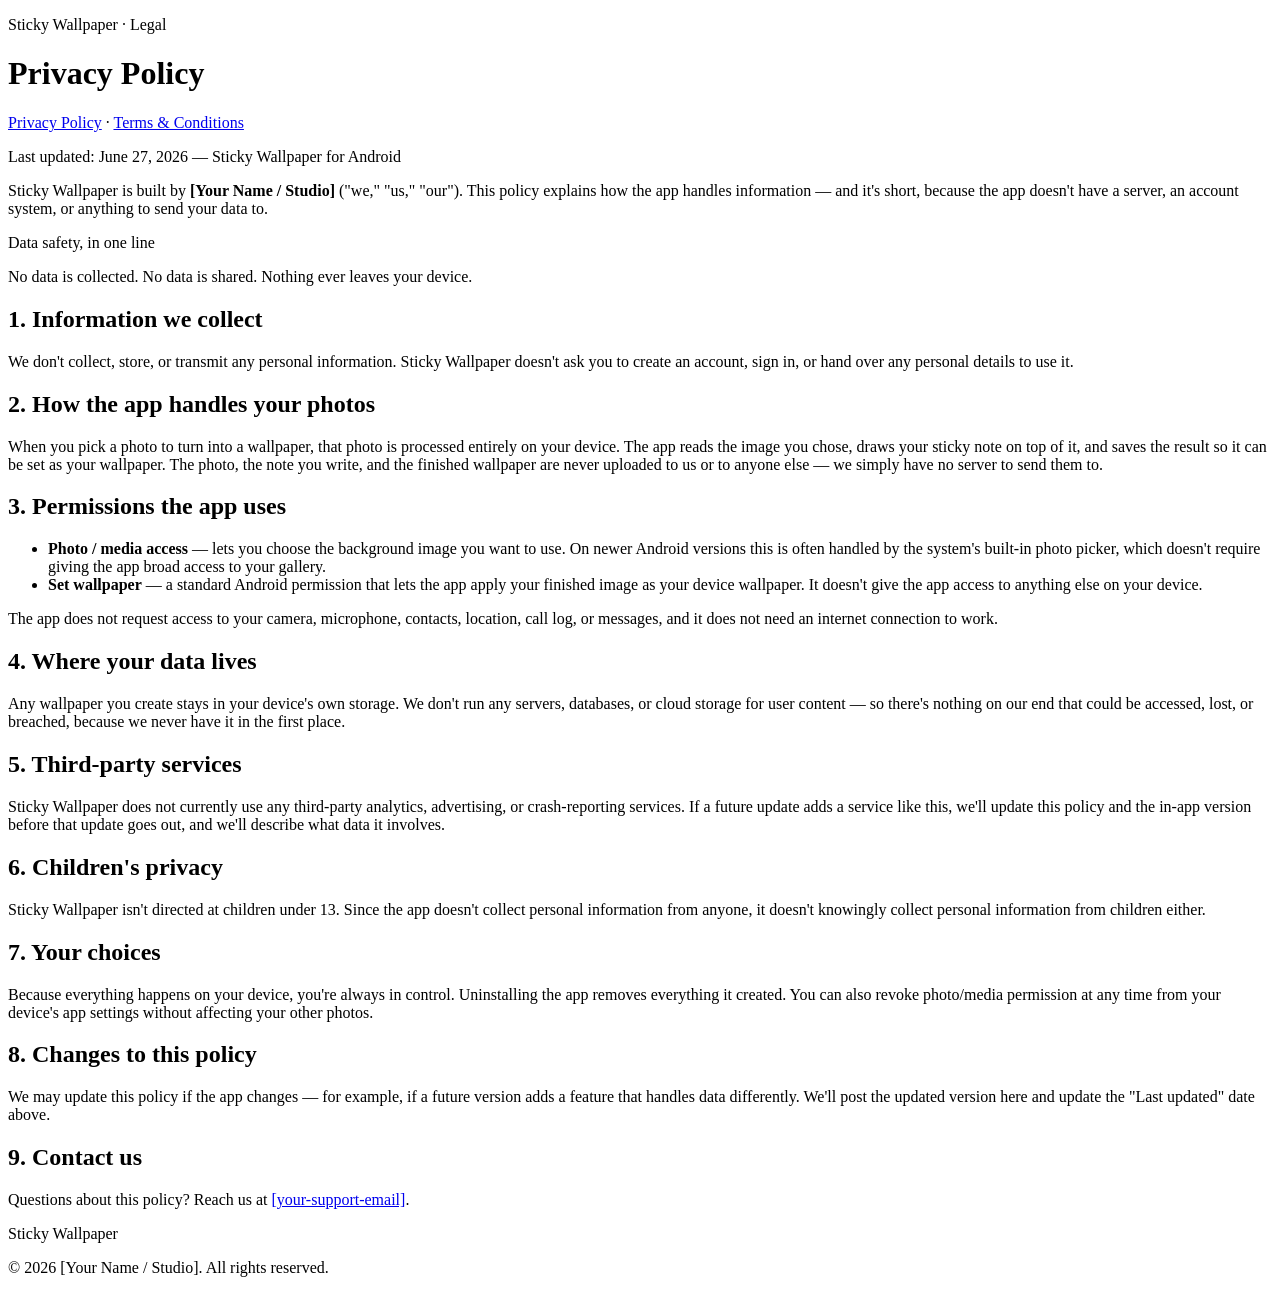
==== privacy-policy.html @ 063904cd "Create privacy-policy.html" ====
<!DOCTYPE html>
<html lang="en">
<head>
<meta charset="UTF-8">
<meta name="viewport" content="width=device-width, initial-scale=1.0">
<title>Privacy Policy — Sticky Wallpaper</title>
<meta name="description" content="Privacy Policy for the Sticky Wallpaper Android app.">
<link rel="preconnect" href="https://fonts.googleapis.com">
<link rel="preconnect" href="https://fonts.gstatic.com" crossorigin>
<link href="https://fonts.googleapis.com/css2?family=Fraunces:opsz,wght@9..144,600&amp;family=Inter:wght@400;500;600&amp;family=IBM+Plex+Mono:wght@400;500&amp;display=swap" rel="stylesheet">
<link rel="stylesheet" href="style.css">
</head>
<body>
<!--
  TODO before publishing — replace these placeholders:
  - [Your Name / Studio]      → who legally publishes this app
  - [your-support-email]      → a real inbox you check
  - Confirm the "Last updated" date if you edit this file later
-->
<div class="page">

  <header class="page-head">
    <p class="eyebrow">Sticky Wallpaper · Legal</p>
    <div class="note note--yellow">
      <h1>Privacy Policy</h1>
    </div>
    <nav class="tabs" aria-label="Legal pages">
      <a href="privacy-policy.html" class="tabs__link is-active">Privacy Policy</a>
      <span class="tabs__sep">·</span>
      <a href="terms.html" class="tabs__link">Terms &amp; Conditions</a>
    </nav>
    <p class="meta">Last updated: June 27, 2026 — Sticky Wallpaper for Android</p>
  </header>

  <main class="doc">

    <p class="lede">Sticky Wallpaper is built by <strong>[Your Name / Studio]</strong> ("we," "us," "our"). This policy explains how the app handles information — and it's short, because the app doesn't have a server, an account system, or anything to send your data to.</p>

    <div class="callout">
      <p class="callout__label">Data safety, in one line</p>
      <p>No data is collected. No data is shared. Nothing ever leaves your device.</p>
    </div>

    <section>
      <h2>1. Information we collect</h2>
      <p>We don't collect, store, or transmit any personal information. Sticky Wallpaper doesn't ask you to create an account, sign in, or hand over any personal details to use it.</p>
    </section>

    <section>
      <h2>2. How the app handles your photos</h2>
      <p>When you pick a photo to turn into a wallpaper, that photo is processed entirely on your device. The app reads the image you chose, draws your sticky note on top of it, and saves the result so it can be set as your wallpaper. The photo, the note you write, and the finished wallpaper are never uploaded to us or to anyone else — we simply have no server to send them to.</p>
    </section>

    <section>
      <h2>3. Permissions the app uses</h2>
      <ul>
        <li><strong>Photo / media access</strong> — lets you choose the background image you want to use. On newer Android versions this is often handled by the system's built-in photo picker, which doesn't require giving the app broad access to your gallery.</li>
        <li><strong>Set wallpaper</strong> — a standard Android permission that lets the app apply your finished image as your device wallpaper. It doesn't give the app access to anything else on your device.</li>
      </ul>
      <p>The app does not request access to your camera, microphone, contacts, location, call log, or messages, and it does not need an internet connection to work.</p>
    </section>

    <section>
      <h2>4. Where your data lives</h2>
      <p>Any wallpaper you create stays in your device's own storage. We don't run any servers, databases, or cloud storage for user content — so there's nothing on our end that could be accessed, lost, or breached, because we never have it in the first place.</p>
    </section>

    <section>
      <h2>5. Third-party services</h2>
      <p>Sticky Wallpaper does not currently use any third-party analytics, advertising, or crash-reporting services. If a future update adds a service like this, we'll update this policy and the in-app version before that update goes out, and we'll describe what data it involves.</p>
    </section>

    <section>
      <h2>6. Children's privacy</h2>
      <p>Sticky Wallpaper isn't directed at children under 13. Since the app doesn't collect personal information from anyone, it doesn't knowingly collect personal information from children either.</p>
    </section>

    <section>
      <h2>7. Your choices</h2>
      <p>Because everything happens on your device, you're always in control. Uninstalling the app removes everything it created. You can also revoke photo/media permission at any time from your device's app settings without affecting your other photos.</p>
    </section>

    <section>
      <h2>8. Changes to this policy</h2>
      <p>We may update this policy if the app changes — for example, if a future version adds a feature that handles data differently. We'll post the updated version here and update the "Last updated" date above.</p>
    </section>

    <section>
      <h2>9. Contact us</h2>
      <p>Questions about this policy? Reach us at <a href="mailto:[your-support-email]">[your-support-email]</a>.</p>
    </section>

  </main>

  <footer class="page-foot">
    <p>Sticky Wallpaper</p>
    <p class="fineprint">© 2026 [Your Name / Studio]. All rights reserved.</p>
  </footer>

</div>
</body>
</html>
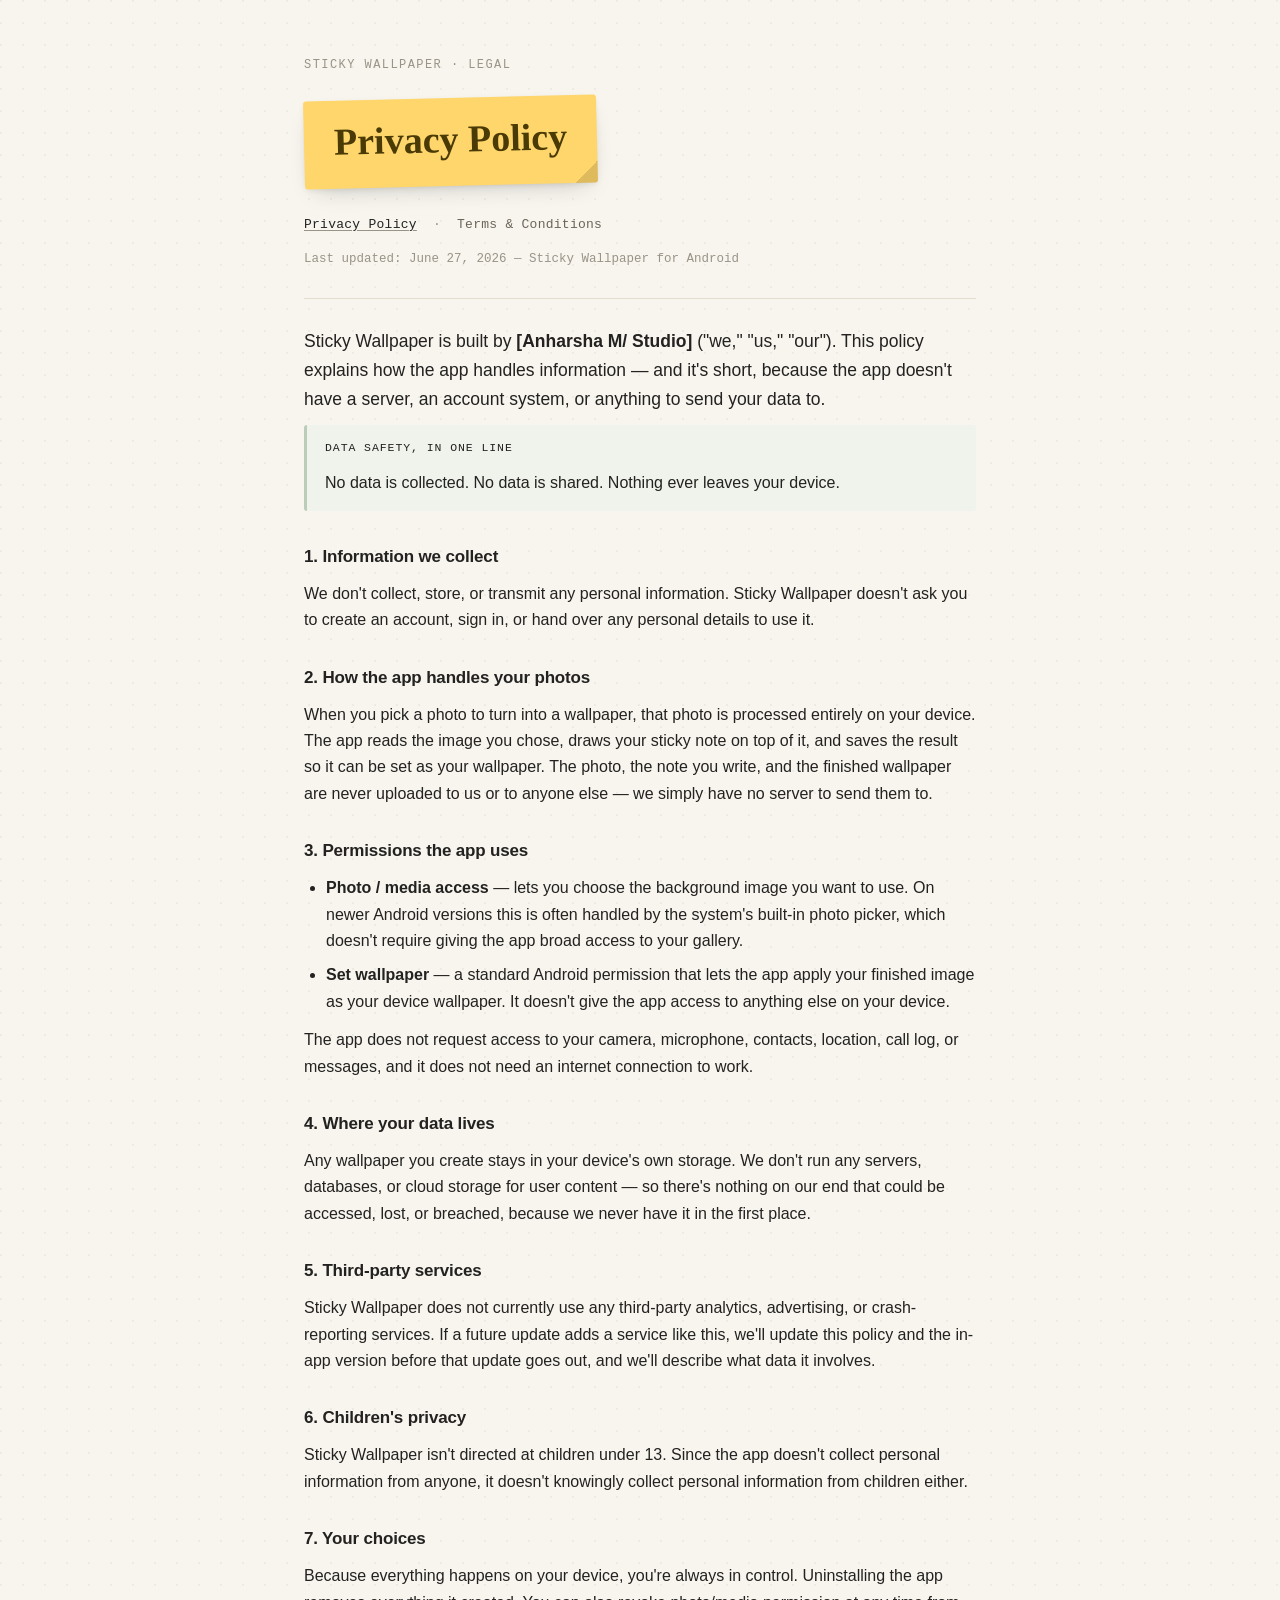
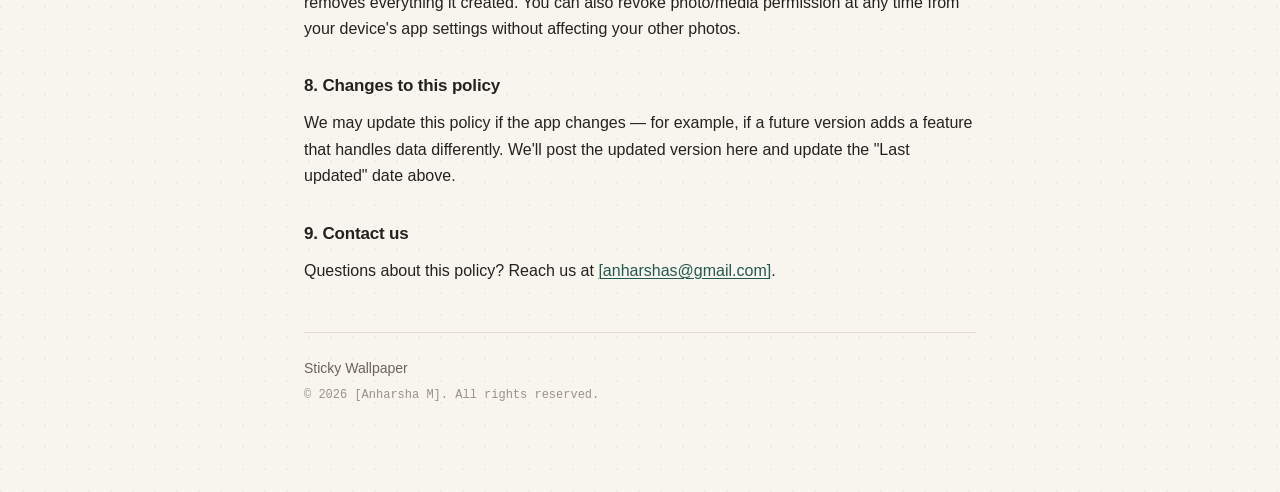
==== commit c8d7c511: "Update privacy-policy.html" ====
--- a/privacy-policy.html
+++ b/privacy-policy.html
@@ -34,7 +34,7 @@
 
   <main class="doc">
 
-    <p class="lede">Sticky Wallpaper is built by <strong>[Your Name / Studio]</strong> ("we," "us," "our"). This policy explains how the app handles information — and it's short, because the app doesn't have a server, an account system, or anything to send your data to.</p>
+    <p class="lede">Sticky Wallpaper is built by <strong>[Anharsha M/ Studio]</strong> ("we," "us," "our"). This policy explains how the app handles information — and it's short, because the app doesn't have a server, an account system, or anything to send your data to.</p>
 
     <div class="callout">
       <p class="callout__label">Data safety, in one line</p>
@@ -87,14 +87,14 @@
 
     <section>
       <h2>9. Contact us</h2>
-      <p>Questions about this policy? Reach us at <a href="mailto:[your-support-email]">[your-support-email]</a>.</p>
+      <p>Questions about this policy? Reach us at <a href="mailto:[anharshas@gmail.com]">[anharshas@gmail.com]</a>.</p>
     </section>
 
   </main>
 
   <footer class="page-foot">
     <p>Sticky Wallpaper</p>
-    <p class="fineprint">© 2026 [Your Name / Studio]. All rights reserved.</p>
+    <p class="fineprint">© 2026 [Anharsha M]. All rights reserved.</p>
   </footer>
 
 </div>
--- a/style.css
+++ b/style.css
@@ -0,0 +1,231 @@
+/* Sticky Wallpaper — legal pages
+   Theme: a torn page off a notepad. One signature element (the sticky-note
+   title card) carries the personality; everything else stays quiet and
+   easy to read, because these are pages people need to actually trust. */
+
+:root{
+  --paper: #F7F5EE;
+  --paper-edge: #EFEBDD;
+  --ink: #232220;
+  --ink-soft: #6b6459;
+  --ink-faint: #9a9387;
+  --line: #E3DECF;
+
+  --yellow: #FFD66B;
+  --yellow-ink: #4a3a06;
+  --coral: #FF9472;
+  --coral-ink: #4a1f0c;
+
+  --link: #245950;
+  --link-hover: #16382f;
+
+  --callout-bg: #EFF3EC;
+  --callout-line: #B9CDB8;
+
+  --radius: 3px;
+  --shadow: 0 10px 24px -12px rgba(35,34,32,0.28), 0 2px 6px -2px rgba(35,34,32,0.12);
+
+  --serif: "Fraunces", Georgia, serif;
+  --sans: "Inter", -apple-system, BlinkMacSystemFont, "Segoe UI", sans-serif;
+  --mono: "IBM Plex Mono", ui-monospace, SFMono-Regular, Menlo, monospace;
+}
+
+*{ box-sizing: border-box; }
+
+html{ -webkit-text-size-adjust: 100%; }
+
+body{
+  margin: 0;
+  background: var(--paper);
+  background-image:
+    radial-gradient(circle at 1px 1px, rgba(35,34,32,0.05) 1px, transparent 1.6px);
+  background-size: 22px 22px;
+  color: var(--ink);
+  font-family: var(--sans);
+  font-size: 16px;
+  line-height: 1.65;
+  -webkit-font-smoothing: antialiased;
+}
+
+a{ color: var(--link); text-decoration-thickness: 1px; text-underline-offset: 2px; }
+a:hover{ color: var(--link-hover); }
+a:focus-visible, button:focus-visible{
+  outline: 2px solid var(--link);
+  outline-offset: 3px;
+}
+
+.page{
+  max-width: 720px;
+  margin: 0 auto;
+  padding: 56px 24px 80px;
+}
+
+/* ---------- header ---------- */
+
+.eyebrow{
+  font-family: var(--mono);
+  font-size: 12px;
+  letter-spacing: 0.12em;
+  text-transform: uppercase;
+  color: var(--ink-faint);
+  margin: 0 0 22px;
+}
+
+.note{
+  position: relative;
+  display: inline-block;
+  padding: 22px 30px 26px;
+  border-radius: var(--radius);
+  box-shadow: var(--shadow);
+  transform: rotate(-1.4deg);
+  margin: 0 0 28px;
+}
+.note--yellow{ background: var(--yellow); }
+.note--coral{ background: var(--coral); }
+.note::after{
+  /* a small folded corner, like the note is lifting off the page */
+  content: "";
+  position: absolute;
+  right: 0;
+  bottom: 0;
+  width: 22px;
+  height: 22px;
+  background: linear-gradient(135deg, transparent 50%, rgba(0,0,0,0.13) 50%);
+  border-bottom-right-radius: var(--radius);
+}
+.note h1{
+  font-family: var(--serif);
+  font-weight: 600;
+  font-size: clamp(28px, 5vw, 38px);
+  line-height: 1.05;
+  margin: 0;
+}
+.note--yellow h1{ color: var(--yellow-ink); }
+.note--coral h1{ color: var(--coral-ink); }
+
+nav.tabs{
+  font-family: var(--mono);
+  font-size: 13px;
+  letter-spacing: 0.02em;
+  margin: 0 0 6px;
+}
+nav.tabs a{ text-decoration: none; color: var(--ink-soft); }
+nav.tabs a:hover{ color: var(--link); }
+nav.tabs a.is-active{
+  color: var(--ink);
+  text-decoration: underline;
+  text-decoration-color: var(--ink-faint);
+}
+nav.tabs .tabs__sep{ color: var(--ink-faint); margin: 0 8px; }
+
+.meta{
+  font-family: var(--mono);
+  font-size: 12.5px;
+  color: var(--ink-faint);
+  margin: 14px 0 0;
+}
+
+.page-head{
+  padding-bottom: 28px;
+  margin-bottom: 28px;
+  border-bottom: 1px solid var(--line);
+}
+
+/* ---------- document body ---------- */
+
+.lede{
+  font-size: 17.5px;
+  color: var(--ink-soft);
+  margin: 0 0 26px;
+}
+
+.callout{
+  background: var(--callout-bg);
+  border-left: 3px solid var(--callout-line);
+  border-radius: var(--radius);
+  padding: 14px 18px;
+  margin: 0 0 32px;
+}
+.callout__label{
+  font-family: var(--mono);
+  font-size: 11.5px;
+  letter-spacing: 0.08em;
+  text-transform: uppercase;
+  color: var(--ink-soft);
+  margin: 0 0 4px;
+}
+.callout p:last-child{ margin: 0; font-weight: 500; }
+
+.doc section{ margin: 0 0 30px; }
+
+.doc h2{
+  font-family: var(--sans);
+  font-weight: 600;
+  font-size: 17px;
+  letter-spacing: -0.01em;
+  margin: 0 0 10px;
+}
+
+.doc p{ margin: 0 0 12px; color: var(--ink); }
+.doc p:last-child{ margin-bottom: 0; }
+
+.doc ul{ margin: 0 0 12px; padding-left: 22px; }
+.doc li{ margin-bottom: 8px; }
+.doc li:last-child{ margin-bottom: 0; }
+
+.rule{
+  border: none;
+  border-top: 1px solid var(--line);
+  margin: 36px 0;
+}
+
+/* ---------- footer ---------- */
+
+.page-foot{
+  margin-top: 48px;
+  padding-top: 24px;
+  border-top: 1px solid var(--line);
+  color: var(--ink-soft);
+  font-size: 14px;
+}
+.page-foot p{ margin: 0 0 6px; }
+.fineprint{
+  font-family: var(--mono);
+  font-size: 12px;
+  color: var(--ink-faint);
+}
+
+/* ---------- index page ---------- */
+
+.index-hero{ text-align: center; padding-top: 24px; }
+.index-notes{
+  display: flex;
+  gap: 28px;
+  justify-content: center;
+  flex-wrap: wrap;
+  margin-top: 40px;
+}
+.index-notes a.note{
+  text-decoration: none;
+  cursor: pointer;
+  transition: transform 0.15s ease;
+}
+.index-notes a.note:nth-child(2){ transform: rotate(1.6deg); }
+.index-notes a.note:hover{ transform: translateY(-4px) rotate(0deg); }
+.index-notes .note h2{
+  font-family: var(--serif);
+  font-weight: 600;
+  font-size: 20px;
+  margin: 0;
+}
+.index-notes .note--yellow h2{ color: var(--yellow-ink); }
+.index-notes .note--coral h2{ color: var(--coral-ink); }
+
+@media (prefers-reduced-motion: reduce){
+  .index-notes a.note{ transition: none; }
+}
+
+@media (max-width: 480px){
+  .page{ padding: 36px 18px 60px; }
+  .note{ padding: 18px 22px 22px; transform: rotate(-0.8deg); }
+}
